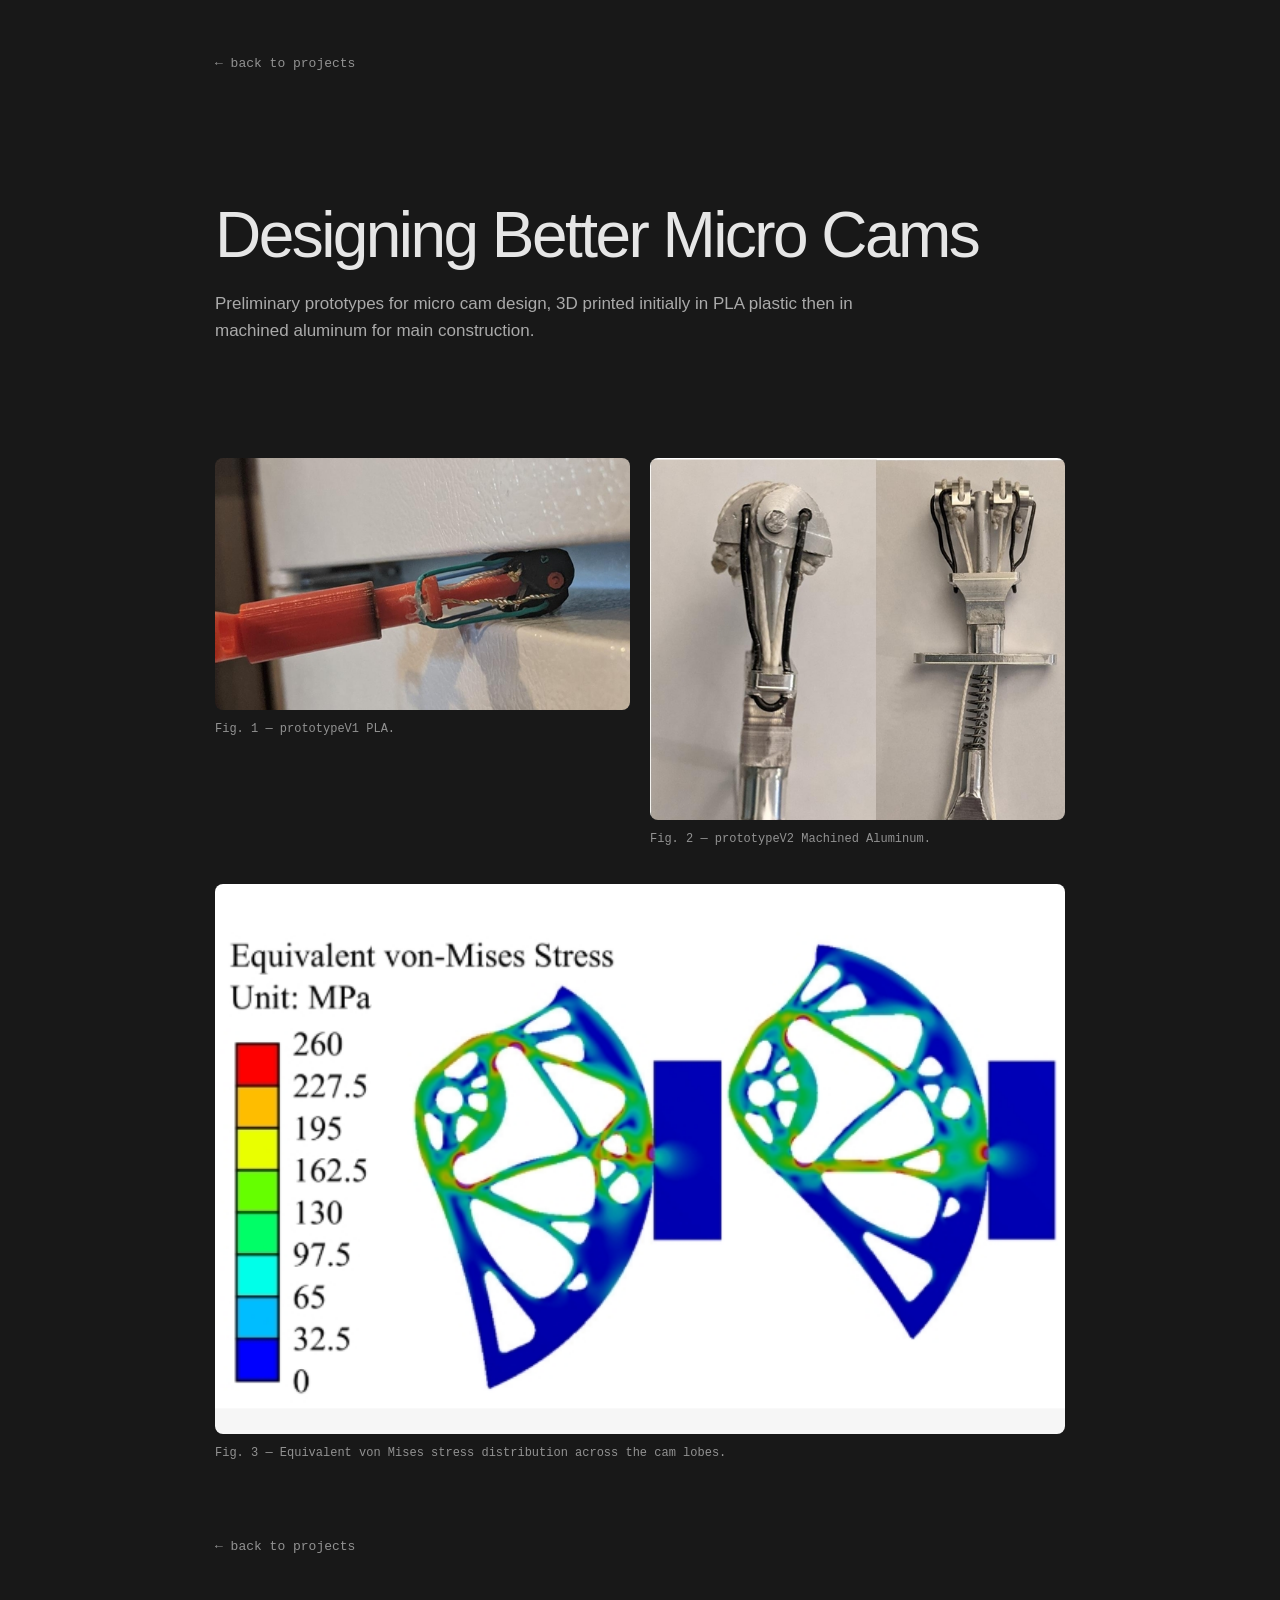
==== Projects/cam-analysis.html @ cb8c0163 "Pictures and Cam Stuff" ====
<!DOCTYPE html>
<html lang="en">

<head>
  <meta charset="UTF-8">
  <meta name="viewport" content="width=device-width, initial-scale=1.0">

  <title>Designing better micro cams</title>

  <link rel="stylesheet" href="../style.css">

  <style>
    /* Project page layout */

    .project-page {
      width: min(100% - 40px, 850px);
      margin: 0 auto;
      padding: 50px 0 100px;
    }

    .back-link {
      display: inline-block;
      color: #929292;
      font-family: monospace;
      font-size: 13px;
      margin-bottom: 55px;
      text-decoration: none;
    }

    .project-header {
      margin-bottom: 65px;
    }

    .project-header h1 {
      font-size: clamp(36px, 6vw, 64px);
      letter-spacing: -0.04em;
      margin: 0 0 20px;
    }

    .project-header p {
      color: #aaa;
      font-size: 17px;
      max-width: 650px;
    }

    .project-section {
      margin: 65px 0;
    }

    .project-section h2 {
      font-size: 22px;
      text-align: left;
      margin-bottom: 20px;
    }

    .project-section p {
      color: #bcbcbc;
      line-height: 1.8;
      max-width: 720px;
    }

    
/* PROTOTYPE IMAGE SECTION */

.prototype-section {
  margin: 70px 0;
  width: 100%;
}

.prototype-section h2 {
  text-align: left;
  font-size: 24px;
  margin-bottom: 12px;
}

.prototype-section > p {
  color: #929292;
  margin-bottom: 30px;
}

/* Two photos side by side */

.prototype-gallery {
  display: grid;
  grid-template-columns: repeat(2, minmax(0, 1fr));
  gap: 20px;
  align-items: start;
}

.prototype-gallery figure,
.prototype-fea {
  margin: 0;
  min-width: 0;
}

.prototype-gallery img {
  display: block;
  width: 100%;
  height: auto;
  max-height: none;
  object-fit: contain;
  border-radius: 8px;
}

/* FEA image */

.prototype-fea {
  margin-top: 35px;
}

.prototype-fea img {
  display: block;
  width: 100%;
  height: auto;
  max-height: none;
  object-fit: contain;
  border-radius: 8px;
}

/* Captions */

.prototype-section figcaption {
  margin-top: 10px;
  color: #929292;
  font-family: monospace;
  font-size: 12px;
  line-height: 1.6;
}

/* Mobile */

@media (max-width: 650px) {
  .prototype-gallery {
    grid-template-columns: 1fr;
  }
}

  </style>
</head>

<body>

  <main class="project-page">

    <!-- BACK TO HOMEPAGE -->

    <a href="../index.html" class="back-link">
      ← back to projects
    </a>

    <!-- PROJECT INTRODUCTION -->

    <header class="project-header">

      <h1>Designing Better Micro Cams</h1>

      <p>
        Preliminary prototypes for micro cam design, 3D printed initially in
        PLA plastic then in machined aluminum for main construction.
      </p>

    </header>

    
<section class="prototype-section">

  <!-- Two prototype photos -->

  <div class="prototype-gallery">

    <figure>
      <img
        src="../assets/camProt1.jpeg"
        alt="Close-up of the cam prototype"
      >
      <figcaption>
        Fig. 1 — prototypeV1 PLA.
      </figcaption>
    </figure>

    <figure>
      <img
        src="../assets/camProt2.jpeg"
        alt="Two views of the cam prototype"
      >
      <figcaption>
        Fig. 2 — prototypeV2 Machined Aluminum.
      </figcaption>
    </figure>

  </div>

  <!-- Full-width FEA image -->

  <figure class="prototype-fea">
    <img
      src="../assets/camFEA.jpeg"
      alt="Equivalent von Mises stress distribution"
    >
    <figcaption>
      Fig. 3 — Equivalent von Mises stress distribution
      across the cam lobes.
    </figcaption>
  </figure>

</section>

    <a href="../index.html" class="back-link">
      ← back to projects
    </a>

  </main>

</body>
</html>
---- style.css ----
/* ------------------------------
   GLOBAL
------------------------------ */

:root {
  --background: #181818;
  --card: #222222;
  --text: #e6e6e6;
  --muted: #929292;
  --border: #333333;
  --accent: #b7b7b7;
}

* {
  box-sizing: border-box;
}

html {
  scroll-behavior: smooth;
}

body {
  margin: 0;
  background: var(--background);
  color: var(--text);

  font-family: Arial, Helvetica, sans-serif;
  font-size: 15px;
  line-height: 1.6;
}

a {
  color: inherit;
  text-decoration: none;
}

a:hover {
  color: white;
}

.container {
  width: min(100% - 40px, 960px);
  margin: 0 auto;
}

/* ------------------------------
   HEADER
------------------------------ */

header {
  padding: 70px 0 26px;
}

h1 {
  font-size: clamp(48px, 8vw, 86px);
  font-weight: 400;
  letter-spacing: -0.055em;
  line-height: 1.1;

  margin: 0;
}

.subtitle {
  color: var(--muted);
  font-size: 16px;
  margin: 10px 0 0;
}

hr {
  border: none;
  border-top: 1px solid var(--border);
  margin: 0;
}

/* ------------------------------
   SECTIONS
------------------------------ */

section {
  margin-top: 60px;
}

h2 {
  font-size: 18px;
  font-weight: 400;
  text-align: center;
  margin: 0 0 20px;
}

/* ------------------------------
   PROJECT CARDS
------------------------------ */

.project-grid {
  display: grid;
  grid-template-columns: repeat(3, minmax(0, 1fr));
  gap: 18px;
}

.project-card {
  display: block;
  min-width: 0;
  border-radius: 12px;
  overflow: hidden;
  background: var(--card);

  transition: background 0.2s ease;
}

.project-card:hover {
  background: #303030;
}

.project-image {
  position: relative;
  height: 180px;
  background: #242424;
  overflow: hidden;

  display: flex;
  align-items: center;
  justify-content: center;
}

.project-image img {
  position: absolute;
  inset: 0;
  width: 100%;
  height: 100%;
  object-fit: cover;
  z-index: 1;
}

.project-placeholder {
  color: #525252;
  font-family: monospace;
  font-size: 12px;
  letter-spacing: 0.12em;
}

.project-info {
  padding: 14px 16px 17px;
}

.project-info h3 {
  font-family: monospace;
  font-size: 13px;
  font-weight: 600;
  letter-spacing: 0.02em;

  margin: 0 0 4px;
}

.project-info p {
  color: var(--muted);
  font-size: 12px;
  margin: 0;
}

/* ------------------------------
   OTHER PROJECTS
------------------------------ */

.project-links {
  margin: 0 12px;
}

.project-link {
  display: flex;
  align-items: baseline;
  gap: 12px;

  padding: 9px 0;
  border-bottom: 1px solid var(--border);

  font-family: monospace;
  font-size: 13px;
}

.project-name {
  color: #bcbcbc;
  white-space: nowrap;
}

.project-description {
  color: var(--muted);
}

/* ------------------------------
   ABOUT
------------------------------ */

.about-text {
  max-width: 680px;
  margin: 0 auto;
}

.about-text p {
  color: #bcbcbc;
  margin: 0 0 18px;
}

/* ------------------------------
   CONTACT
------------------------------ */

.links {
  display: flex;
  justify-content: center;
  flex-wrap: wrap;
  gap: 25px;

  font-family: monospace;
  font-size: 13px;
}

.links a {
  color: var(--muted);
  text-decoration: underline;
  text-decoration-color: #555;
  text-underline-offset: 5px;
}

.links a:hover {
  color: white;
}

/* ------------------------------
   FOOTER
------------------------------ */

footer {
  display: flex;
  justify-content: space-between;
  gap: 20px;

  border-top: 1px solid var(--border);
  margin-top: 90px;
  padding: 20px 0 35px;

  color: #777;
  font-family: monospace;
  font-size: 11px;
}

/* ------------------------------
   MOBILE
------------------------------ */

@media (max-width: 700px) {

  header {
    padding-top: 50px;
  }

  section {
    margin-top: 45px;
  }

  .project-grid {
    grid-template-columns: 1fr;
    gap: 16px;
  }

  .project-image {
    height: 210px;
  }

  .project-link {
    flex-direction: column;
    gap: 2px;
  }

  .project-name {
    white-space: normal;
  }

  footer {
    flex-direction: column;
    gap: 4px;
  }

}

@media (prefers-reduced-motion: reduce) {
  html {
    scroll-behavior: auto;
  }

  .project-card {
    transition: none;
  }
}


/* ------------------------------
   ASCII DONUT DECORATION
------------------------------ */

.hero-header {
  display: flex;
  justify-content: space-between;
  align-items: center;
  gap: 20px;

  min-height: 250px;
}

.hero-text {
  flex: 1;
  min-width: 0;
}

.donut-decoration {
  flex-shrink: 0;
  width: 290px;
  height: 150px;

  display: flex;
  align-items: center;
  justify-content: center;

  overflow: hidden;
  pointer-events: none;
}

#donut {
  margin: 0;
  color: #a9a9a9;

  font-family: "Courier New", monospace;
  font-size: 7px;
  line-height: 7px;
  letter-spacing: 0;

  white-space: pre;
  user-select: none;
}

/* Hide the decoration on small screens */

@media (max-width: 750px) {
  .hero-header {
    min-height: auto;
  }

  .donut-decoration {
    display: none;
  }
}

@media (prefers-reduced-motion: reduce) {
  .donut-decoration {
    display: none;
  }
}
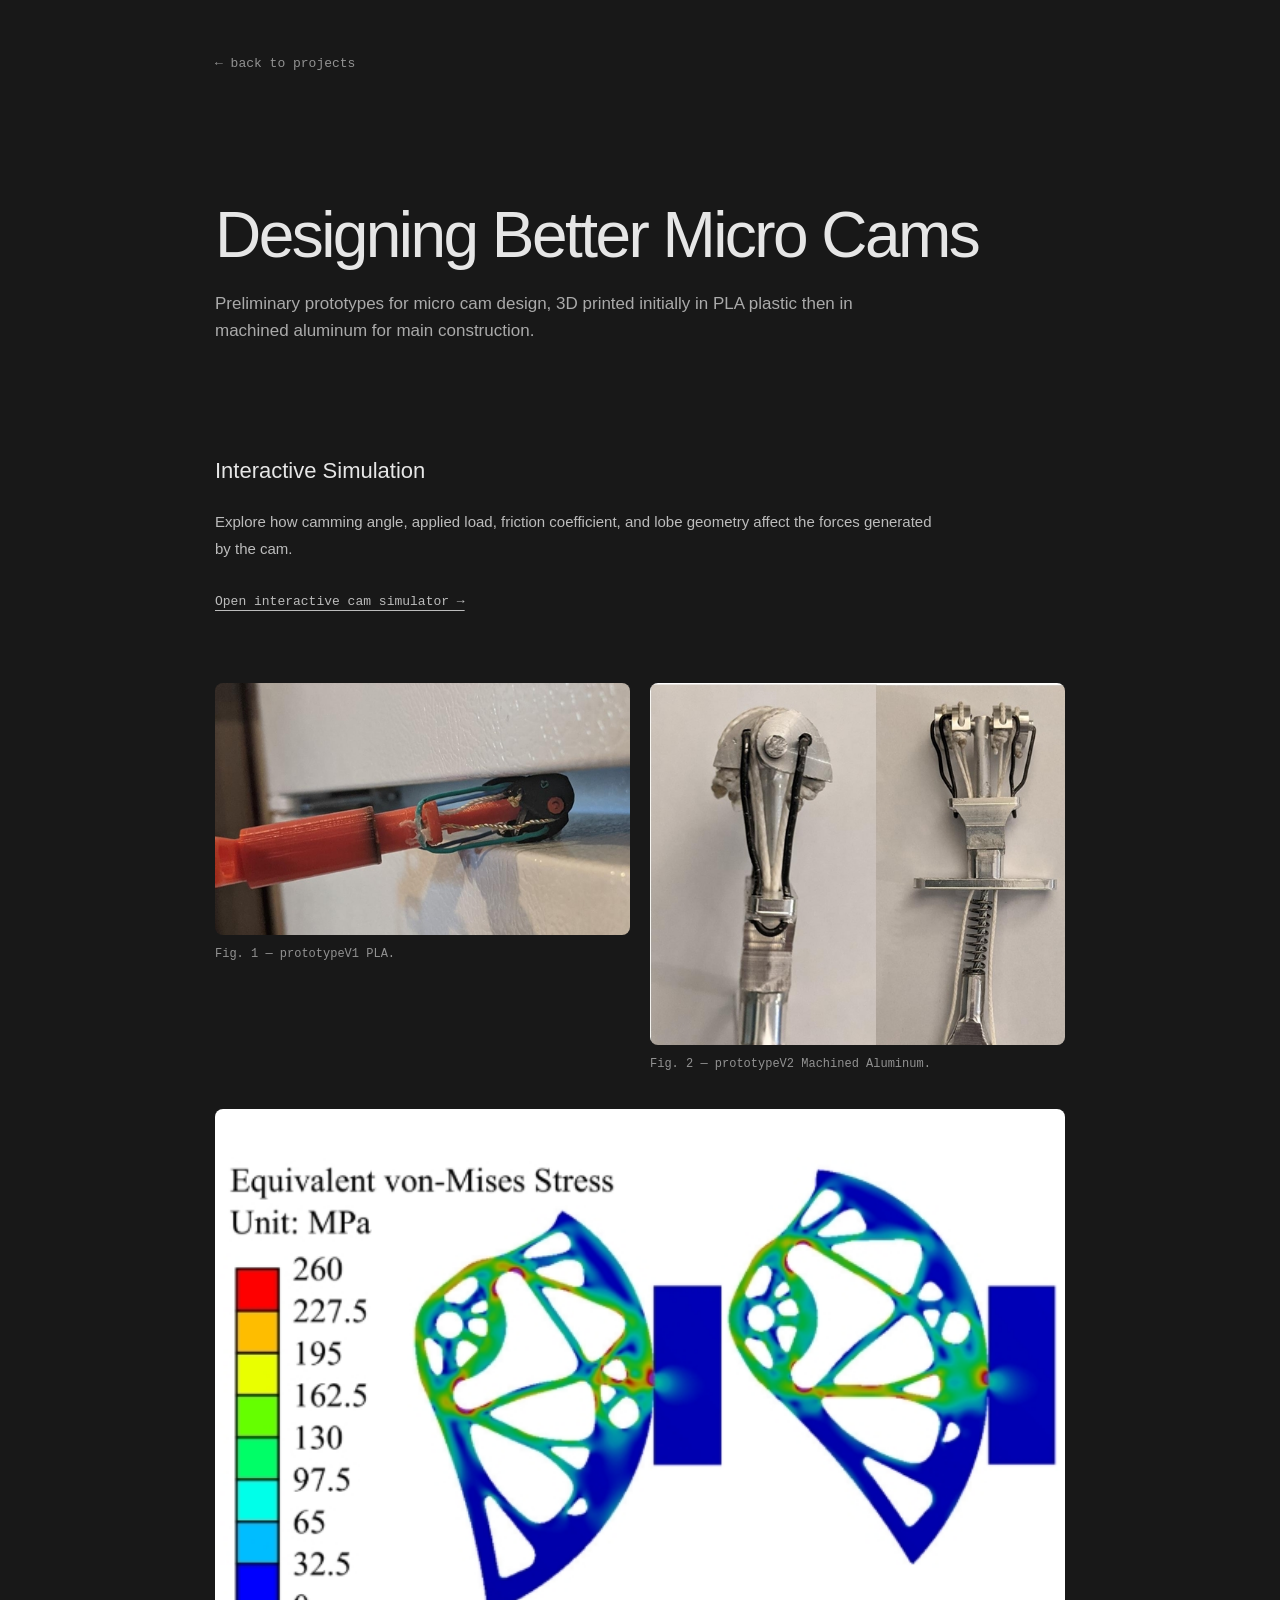
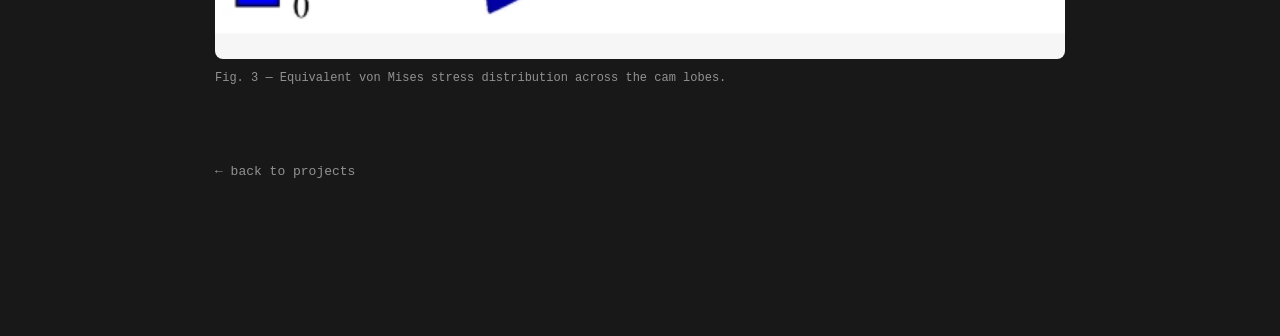
==== commit e4a03b16: "Cam Sim and pics" ====
--- a/Projects/cam-analysis.html
+++ b/Projects/cam-analysis.html
@@ -161,6 +161,19 @@
       </p>
 
     </header>
+
+<section class="project-section">
+  <h2>Interactive Simulation</h2>
+
+  <p>
+    Explore how camming angle, applied load, friction coefficient,
+    and lobe geometry affect the forces generated by the cam.
+  </p>
+
+  <a href="cam-simulator.html" class="simulation-link">
+    Open interactive cam simulator →
+  </a>
+</section>
 
     
 <section class="prototype-section">
--- a/style.css
+++ b/style.css
@@ -355,3 +355,17 @@
     display: none;
   }
 }
+
+.simulation-link {
+  display: inline-block;
+  margin-top: 15px;
+  color: #bcbcbc;
+  font-family: monospace;
+  font-size: 13px;
+  text-decoration: underline;
+  text-underline-offset: 5px;
+}
+
+.simulation-link:hover {
+  color: white;
+}
